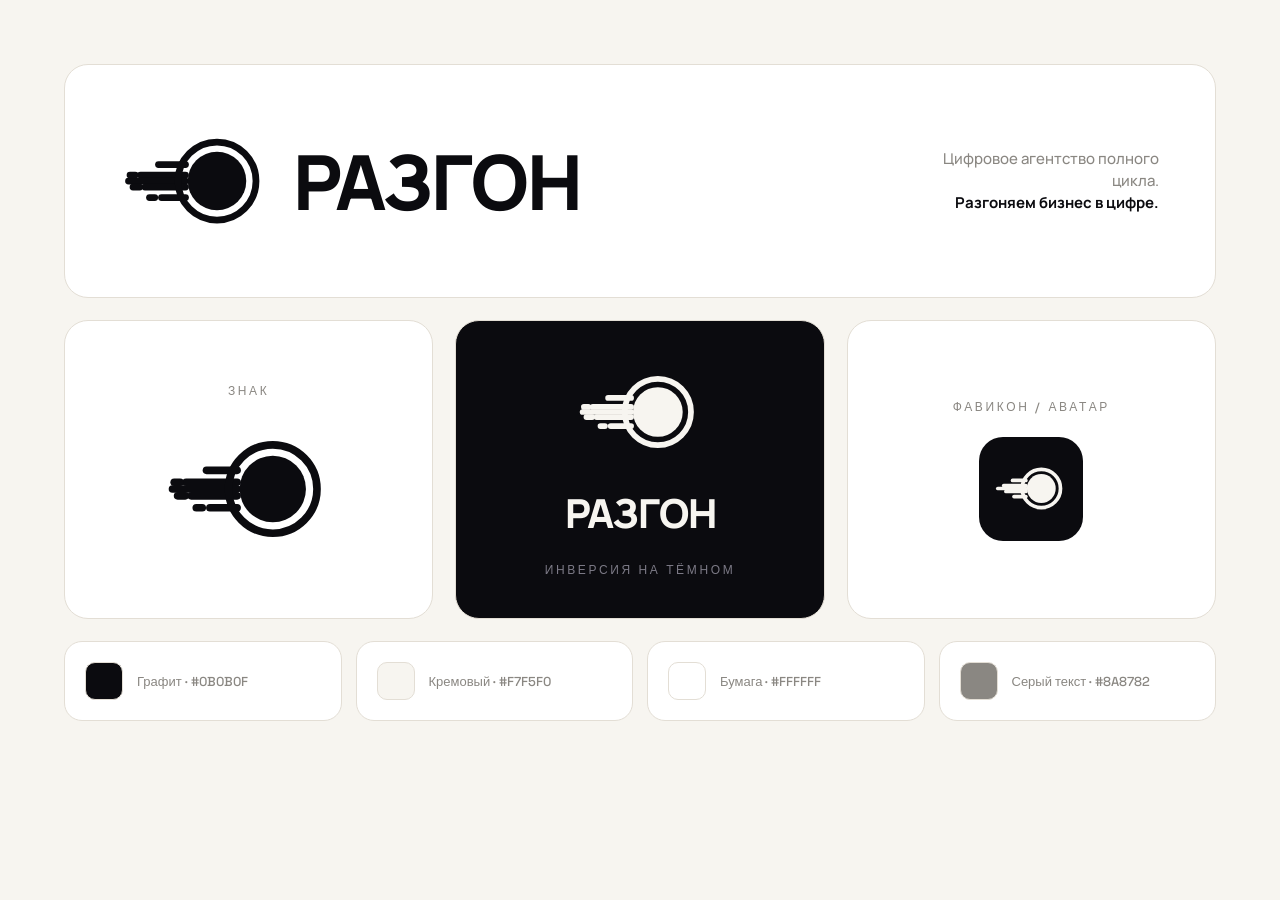
==== logo.html @ 3e7a6584 "РАЗГОН — демо сайта агентства: светлая тема, скрэмбл, видео-кейсы, форма 152-ФЗ Co-Authored-By: Clau" ====
<!DOCTYPE html>
<html lang="ru"><head><meta charset="UTF-8">
<style>
@import url('fonts/fonts.css');
:root{--ink:#0b0b0f;--cream:#f7f5f0;--paper:#ffffff;--muted:#8a8782;--line:#e3ded5;}
*{margin:0;padding:0;box-sizing:border-box}
body{background:var(--cream);font-family:'Manrope',sans-serif;color:var(--ink);padding:64px}
.sheet{max-width:1180px;margin:0 auto}
.cap{font-family:'Space Grotesk',sans-serif;font-size:12px;letter-spacing:.22em;text-transform:uppercase;color:var(--muted)}
.hero{display:flex;align-items:center;gap:30px;padding:56px 56px;background:var(--paper);border:1px solid var(--line);border-radius:24px}
.lockup{display:flex;align-items:center;gap:22px;color:var(--ink)}
.word{font-family:'Manrope',sans-serif;font-weight:800;font-size:76px;letter-spacing:-.03em;line-height:.9}
.tag{margin-left:auto;max-width:240px;text-align:right;color:var(--muted);font-size:15px;line-height:1.45;font-weight:500}
.tag b{color:var(--ink);font-weight:700}
.grid{display:grid;grid-template-columns:repeat(3,1fr);gap:22px;margin-top:22px}
.card{background:var(--paper);border:1px solid var(--line);border-radius:24px;padding:40px;display:flex;flex-direction:column;align-items:center;justify-content:center;min-height:240px;gap:22px}
.card.dark{background:var(--ink)}
.card.dark .cap{color:#7c7a86}
.fav{width:104px;height:104px;border-radius:24px;background:var(--ink);display:flex;align-items:center;justify-content:center;color:var(--cream)}
.wordsm{font-family:'Manrope',sans-serif;font-weight:800;font-size:40px;letter-spacing:-.03em;color:var(--cream)}
.swatches{display:flex;gap:14px;margin-top:22px}
.sw{flex:1;background:var(--paper);border:1px solid var(--line);border-radius:18px;padding:20px;display:flex;align-items:center;gap:14px;font-family:'Space Grotesk',sans-serif;font-size:13px;color:var(--muted)}
.dot{width:38px;height:38px;border-radius:10px;border:1px solid var(--line)}
</style></head>
<body>
<div class="sheet">

  <div class="hero">
    <div class="lockup">
      <svg width="150" height="120" viewBox="0 0 200 160" fill="none" style="color:#0b0b0f">
        <g stroke="currentColor" stroke-width="9" stroke-linecap="round" fill="none">
          <line x1="50" y1="58" x2="86" y2="58"/>
          <line x1="26" y1="72" x2="86" y2="72"/>
          <line x1="10" y1="80" x2="86" y2="80"/>
          <line x1="32" y1="88" x2="86" y2="88"/>
          <line x1="54" y1="102" x2="86" y2="102"/>
          <line x1="12" y1="72" x2="19" y2="72"/>
          <line x1="16" y1="88" x2="25" y2="88"/>
          <line x1="38" y1="102" x2="45" y2="102"/>
        </g>
        <circle cx="128" cy="80" r="52" stroke="currentColor" stroke-width="9" fill="none"/>
        <circle cx="128" cy="80" r="39" fill="currentColor"/>
      </svg>
      <div class="word">РАЗГОН</div>
    </div>
    <div class="tag">Цифровое агентство полного цикла.<br><b>Разгоняем бизнес в цифре.</b></div>
  </div>

  <div class="grid">
    <div class="card">
      <span class="cap">Знак</span>
      <svg width="170" height="136" viewBox="0 0 200 160" fill="none" style="color:#0b0b0f">
        <g stroke="currentColor" stroke-width="9" stroke-linecap="round" fill="none">
          <line x1="50" y1="58" x2="86" y2="58"/><line x1="26" y1="72" x2="86" y2="72"/>
          <line x1="10" y1="80" x2="86" y2="80"/><line x1="32" y1="88" x2="86" y2="88"/>
          <line x1="54" y1="102" x2="86" y2="102"/>
          <line x1="12" y1="72" x2="19" y2="72"/><line x1="16" y1="88" x2="25" y2="88"/><line x1="38" y1="102" x2="45" y2="102"/>
        </g>
        <circle cx="128" cy="80" r="52" stroke="currentColor" stroke-width="9" fill="none"/>
        <circle cx="128" cy="80" r="39" fill="currentColor"/>
      </svg>
    </div>

    <div class="card dark">
      <svg width="128" height="102" viewBox="0 0 200 160" fill="none" style="color:#f7f5f0">
        <g stroke="currentColor" stroke-width="9" stroke-linecap="round" fill="none">
          <line x1="50" y1="58" x2="86" y2="58"/><line x1="26" y1="72" x2="86" y2="72"/>
          <line x1="10" y1="80" x2="86" y2="80"/><line x1="32" y1="88" x2="86" y2="88"/>
          <line x1="54" y1="102" x2="86" y2="102"/>
          <line x1="12" y1="72" x2="19" y2="72"/><line x1="16" y1="88" x2="25" y2="88"/><line x1="38" y1="102" x2="45" y2="102"/>
        </g>
        <circle cx="128" cy="80" r="52" stroke="currentColor" stroke-width="9" fill="none"/>
        <circle cx="128" cy="80" r="39" fill="currentColor"/>
      </svg>
      <div class="wordsm">РАЗГОН</div>
      <span class="cap">Инверсия на тёмном</span>
    </div>

    <div class="card">
      <span class="cap">Фавикон / аватар</span>
      <div class="fav">
        <svg width="74" height="59" viewBox="0 0 200 160" fill="none">
          <g stroke="currentColor" stroke-width="10" stroke-linecap="round" fill="none">
            <line x1="50" y1="58" x2="86" y2="58"/><line x1="26" y1="72" x2="86" y2="72"/>
            <line x1="10" y1="80" x2="86" y2="80"/><line x1="32" y1="88" x2="86" y2="88"/>
            <line x1="54" y1="102" x2="86" y2="102"/>
          </g>
          <circle cx="128" cy="80" r="52" stroke="currentColor" stroke-width="10" fill="none"/>
          <circle cx="128" cy="80" r="39" fill="currentColor"/>
        </svg>
      </div>
    </div>
  </div>

  <div class="swatches">
    <div class="sw"><span class="dot" style="background:#0b0b0f"></span> Графит · #0B0B0F</div>
    <div class="sw"><span class="dot" style="background:#f7f5f0"></span> Кремовый · #F7F5F0</div>
    <div class="sw"><span class="dot" style="background:#ffffff"></span> Бумага · #FFFFFF</div>
    <div class="sw"><span class="dot" style="background:#8a8782"></span> Серый текст · #8A8782</div>
  </div>

</div>
</body></html>
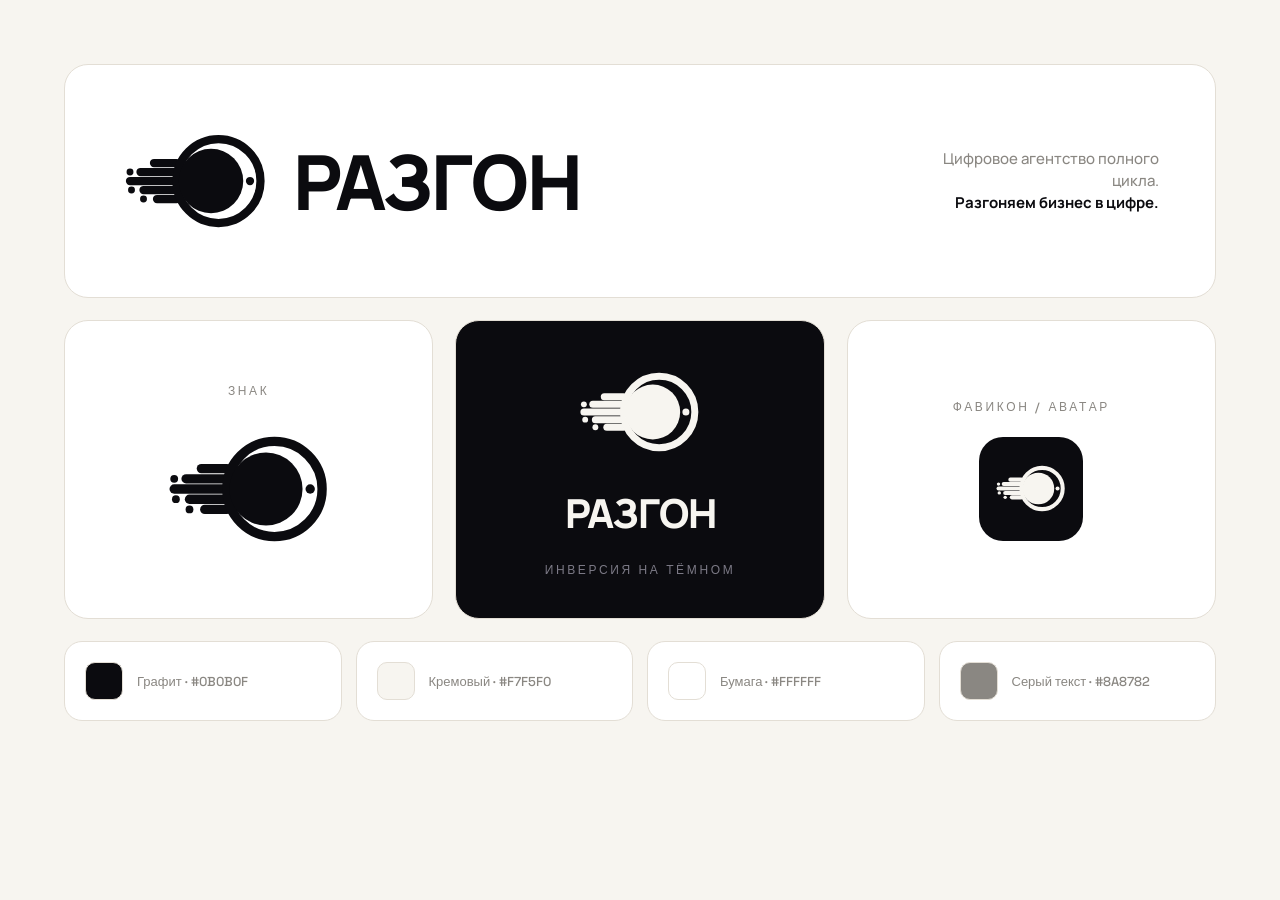
==== commit 7fb94e4d: "Правки: точный логотип-комета, hero с видео справа, слово-ротатор на 3-й строке без дёрганья, убран " ====
--- a/logo.html
+++ b/logo.html
@@ -7,7 +7,7 @@
 body{background:var(--cream);font-family:'Manrope',sans-serif;color:var(--ink);padding:64px}
 .sheet{max-width:1180px;margin:0 auto}
 .cap{font-family:'Space Grotesk',sans-serif;font-size:12px;letter-spacing:.22em;text-transform:uppercase;color:var(--muted)}
-.hero{display:flex;align-items:center;gap:30px;padding:56px 56px;background:var(--paper);border:1px solid var(--line);border-radius:24px}
+.hero{display:flex;align-items:center;gap:30px;padding:56px;background:var(--paper);border:1px solid var(--line);border-radius:24px}
 .lockup{display:flex;align-items:center;gap:22px;color:var(--ink)}
 .word{font-family:'Manrope',sans-serif;font-weight:800;font-size:76px;letter-spacing:-.03em;line-height:.9}
 .tag{margin-left:auto;max-width:240px;text-align:right;color:var(--muted);font-size:15px;line-height:1.45;font-weight:500}
@@ -23,24 +23,19 @@
 .dot{width:38px;height:38px;border-radius:10px;border:1px solid var(--line)}
 </style></head>
 <body>
+<svg width="0" height="0" style="position:absolute" aria-hidden="true"><symbol id="rzMark" viewBox="0 0 200 160">
+  <g stroke="currentColor" stroke-width="11" stroke-linecap="round" fill="none">
+    <line x1="44" y1="56" x2="74" y2="56"/><line x1="26" y1="68" x2="74" y2="68"/><line x1="12" y1="80" x2="74" y2="80"/>
+    <line x1="30" y1="92" x2="74" y2="92"/><line x1="48" y1="104" x2="74" y2="104"/></g>
+  <circle cx="12" cy="68" r="4.6" fill="currentColor"/><circle cx="14" cy="92" r="4.6" fill="currentColor"/><circle cx="30" cy="104" r="4.6" fill="currentColor"/>
+  <circle cx="130" cy="80" r="56" stroke="currentColor" stroke-width="11" fill="none"/>
+  <circle cx="120" cy="80" r="43" fill="currentColor"/><circle cx="172" cy="80" r="5.5" fill="currentColor"/>
+</symbol></svg>
+
 <div class="sheet">
-
   <div class="hero">
     <div class="lockup">
-      <svg width="150" height="120" viewBox="0 0 200 160" fill="none" style="color:#0b0b0f">
-        <g stroke="currentColor" stroke-width="9" stroke-linecap="round" fill="none">
-          <line x1="50" y1="58" x2="86" y2="58"/>
-          <line x1="26" y1="72" x2="86" y2="72"/>
-          <line x1="10" y1="80" x2="86" y2="80"/>
-          <line x1="32" y1="88" x2="86" y2="88"/>
-          <line x1="54" y1="102" x2="86" y2="102"/>
-          <line x1="12" y1="72" x2="19" y2="72"/>
-          <line x1="16" y1="88" x2="25" y2="88"/>
-          <line x1="38" y1="102" x2="45" y2="102"/>
-        </g>
-        <circle cx="128" cy="80" r="52" stroke="currentColor" stroke-width="9" fill="none"/>
-        <circle cx="128" cy="80" r="39" fill="currentColor"/>
-      </svg>
+      <svg viewBox="0 0 200 160" width="150" height="120" style="color:#0b0b0f"><use href="#rzMark"/></svg>
       <div class="word">РАЗГОН</div>
     </div>
     <div class="tag">Цифровое агентство полного цикла.<br><b>Разгоняем бизнес в цифре.</b></div>
@@ -49,46 +44,16 @@
   <div class="grid">
     <div class="card">
       <span class="cap">Знак</span>
-      <svg width="170" height="136" viewBox="0 0 200 160" fill="none" style="color:#0b0b0f">
-        <g stroke="currentColor" stroke-width="9" stroke-linecap="round" fill="none">
-          <line x1="50" y1="58" x2="86" y2="58"/><line x1="26" y1="72" x2="86" y2="72"/>
-          <line x1="10" y1="80" x2="86" y2="80"/><line x1="32" y1="88" x2="86" y2="88"/>
-          <line x1="54" y1="102" x2="86" y2="102"/>
-          <line x1="12" y1="72" x2="19" y2="72"/><line x1="16" y1="88" x2="25" y2="88"/><line x1="38" y1="102" x2="45" y2="102"/>
-        </g>
-        <circle cx="128" cy="80" r="52" stroke="currentColor" stroke-width="9" fill="none"/>
-        <circle cx="128" cy="80" r="39" fill="currentColor"/>
-      </svg>
+      <svg viewBox="0 0 200 160" width="170" height="136" style="color:#0b0b0f"><use href="#rzMark"/></svg>
     </div>
-
     <div class="card dark">
-      <svg width="128" height="102" viewBox="0 0 200 160" fill="none" style="color:#f7f5f0">
-        <g stroke="currentColor" stroke-width="9" stroke-linecap="round" fill="none">
-          <line x1="50" y1="58" x2="86" y2="58"/><line x1="26" y1="72" x2="86" y2="72"/>
-          <line x1="10" y1="80" x2="86" y2="80"/><line x1="32" y1="88" x2="86" y2="88"/>
-          <line x1="54" y1="102" x2="86" y2="102"/>
-          <line x1="12" y1="72" x2="19" y2="72"/><line x1="16" y1="88" x2="25" y2="88"/><line x1="38" y1="102" x2="45" y2="102"/>
-        </g>
-        <circle cx="128" cy="80" r="52" stroke="currentColor" stroke-width="9" fill="none"/>
-        <circle cx="128" cy="80" r="39" fill="currentColor"/>
-      </svg>
+      <svg viewBox="0 0 200 160" width="128" height="102" style="color:#f7f5f0"><use href="#rzMark"/></svg>
       <div class="wordsm">РАЗГОН</div>
       <span class="cap">Инверсия на тёмном</span>
     </div>
-
     <div class="card">
       <span class="cap">Фавикон / аватар</span>
-      <div class="fav">
-        <svg width="74" height="59" viewBox="0 0 200 160" fill="none">
-          <g stroke="currentColor" stroke-width="10" stroke-linecap="round" fill="none">
-            <line x1="50" y1="58" x2="86" y2="58"/><line x1="26" y1="72" x2="86" y2="72"/>
-            <line x1="10" y1="80" x2="86" y2="80"/><line x1="32" y1="88" x2="86" y2="88"/>
-            <line x1="54" y1="102" x2="86" y2="102"/>
-          </g>
-          <circle cx="128" cy="80" r="52" stroke="currentColor" stroke-width="10" fill="none"/>
-          <circle cx="128" cy="80" r="39" fill="currentColor"/>
-        </svg>
-      </div>
+      <div class="fav"><svg viewBox="0 0 200 160" width="74" height="59"><use href="#rzMark"/></svg></div>
     </div>
   </div>
 
@@ -98,6 +63,5 @@
     <div class="sw"><span class="dot" style="background:#ffffff"></span> Бумага · #FFFFFF</div>
     <div class="sw"><span class="dot" style="background:#8a8782"></span> Серый текст · #8A8782</div>
   </div>
-
 </div>
 </body></html>
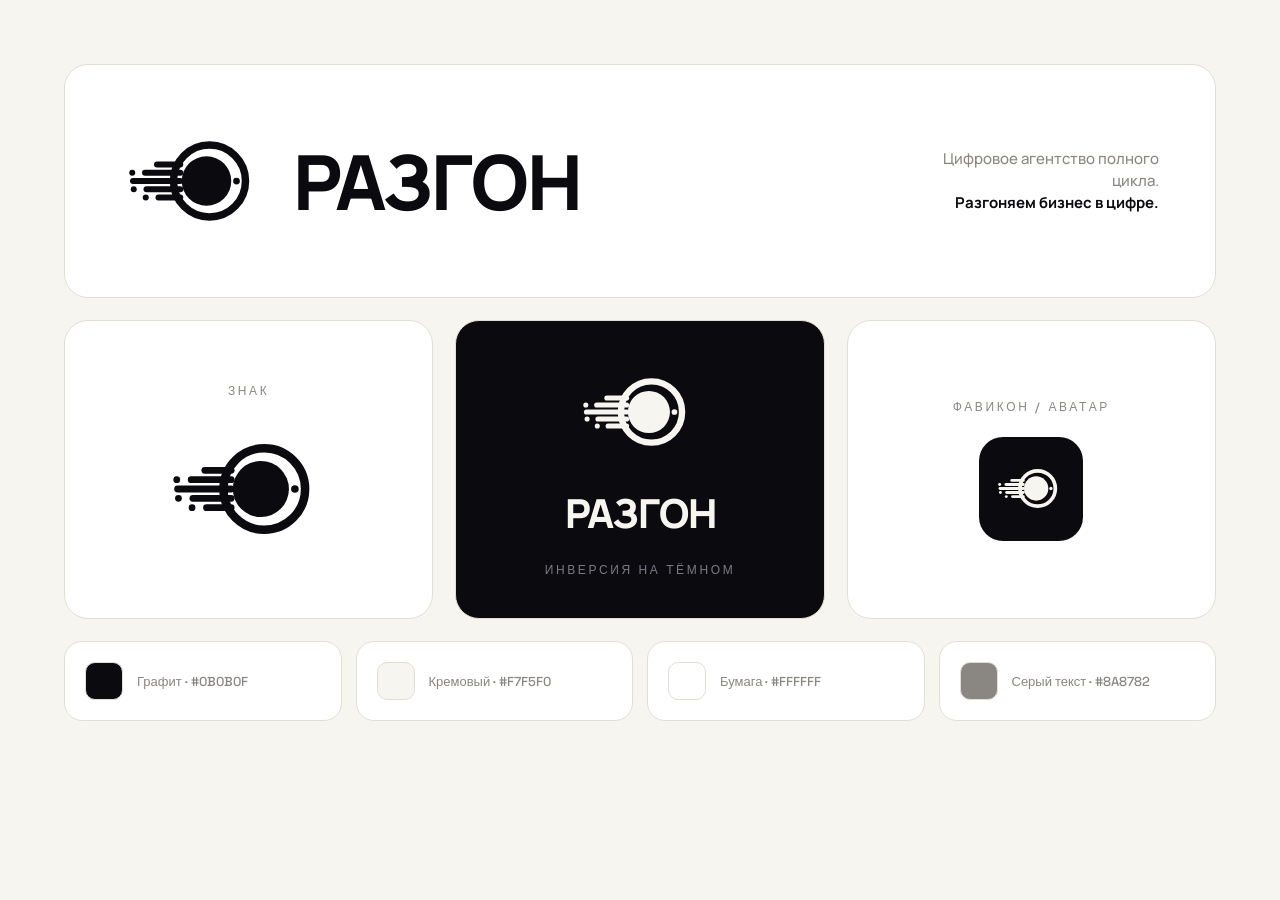
==== commit 1c96cb7a: "Логотип точная копия (чистый, не клякса); hero-видео веб-разработки справа, ниже, без бейджа; кейсы " ====
--- a/logo.html
+++ b/logo.html
@@ -24,12 +24,12 @@
 </style></head>
 <body>
 <svg width="0" height="0" style="position:absolute" aria-hidden="true"><symbol id="rzMark" viewBox="0 0 200 160">
-  <g stroke="currentColor" stroke-width="11" stroke-linecap="round" fill="none">
-    <line x1="44" y1="56" x2="74" y2="56"/><line x1="26" y1="68" x2="74" y2="68"/><line x1="12" y1="80" x2="74" y2="80"/>
-    <line x1="30" y1="92" x2="74" y2="92"/><line x1="48" y1="104" x2="74" y2="104"/></g>
-  <circle cx="12" cy="68" r="4.6" fill="currentColor"/><circle cx="14" cy="92" r="4.6" fill="currentColor"/><circle cx="30" cy="104" r="4.6" fill="currentColor"/>
-  <circle cx="130" cy="80" r="56" stroke="currentColor" stroke-width="11" fill="none"/>
-  <circle cx="120" cy="80" r="43" fill="currentColor"/><circle cx="172" cy="80" r="5.5" fill="currentColor"/>
+  <g stroke="currentColor" stroke-width="8" stroke-linecap="round" fill="none">
+    <line x1="48" y1="58" x2="79" y2="58"/><line x1="32" y1="69" x2="79" y2="69"/><line x1="16" y1="80" x2="79" y2="80"/>
+    <line x1="34" y1="91" x2="79" y2="91"/><line x1="50" y1="102" x2="79" y2="102"/></g>
+  <circle cx="15" cy="69" r="4" fill="currentColor"/><circle cx="17" cy="91" r="4" fill="currentColor"/><circle cx="33" cy="102" r="4" fill="currentColor"/>
+  <circle cx="118" cy="80" r="48" stroke="currentColor" stroke-width="10" fill="none"/>
+  <circle cx="114" cy="80" r="33" fill="currentColor"/><circle cx="154" cy="80" r="4.5" fill="currentColor"/>
 </symbol></svg>
 
 <div class="sheet">
